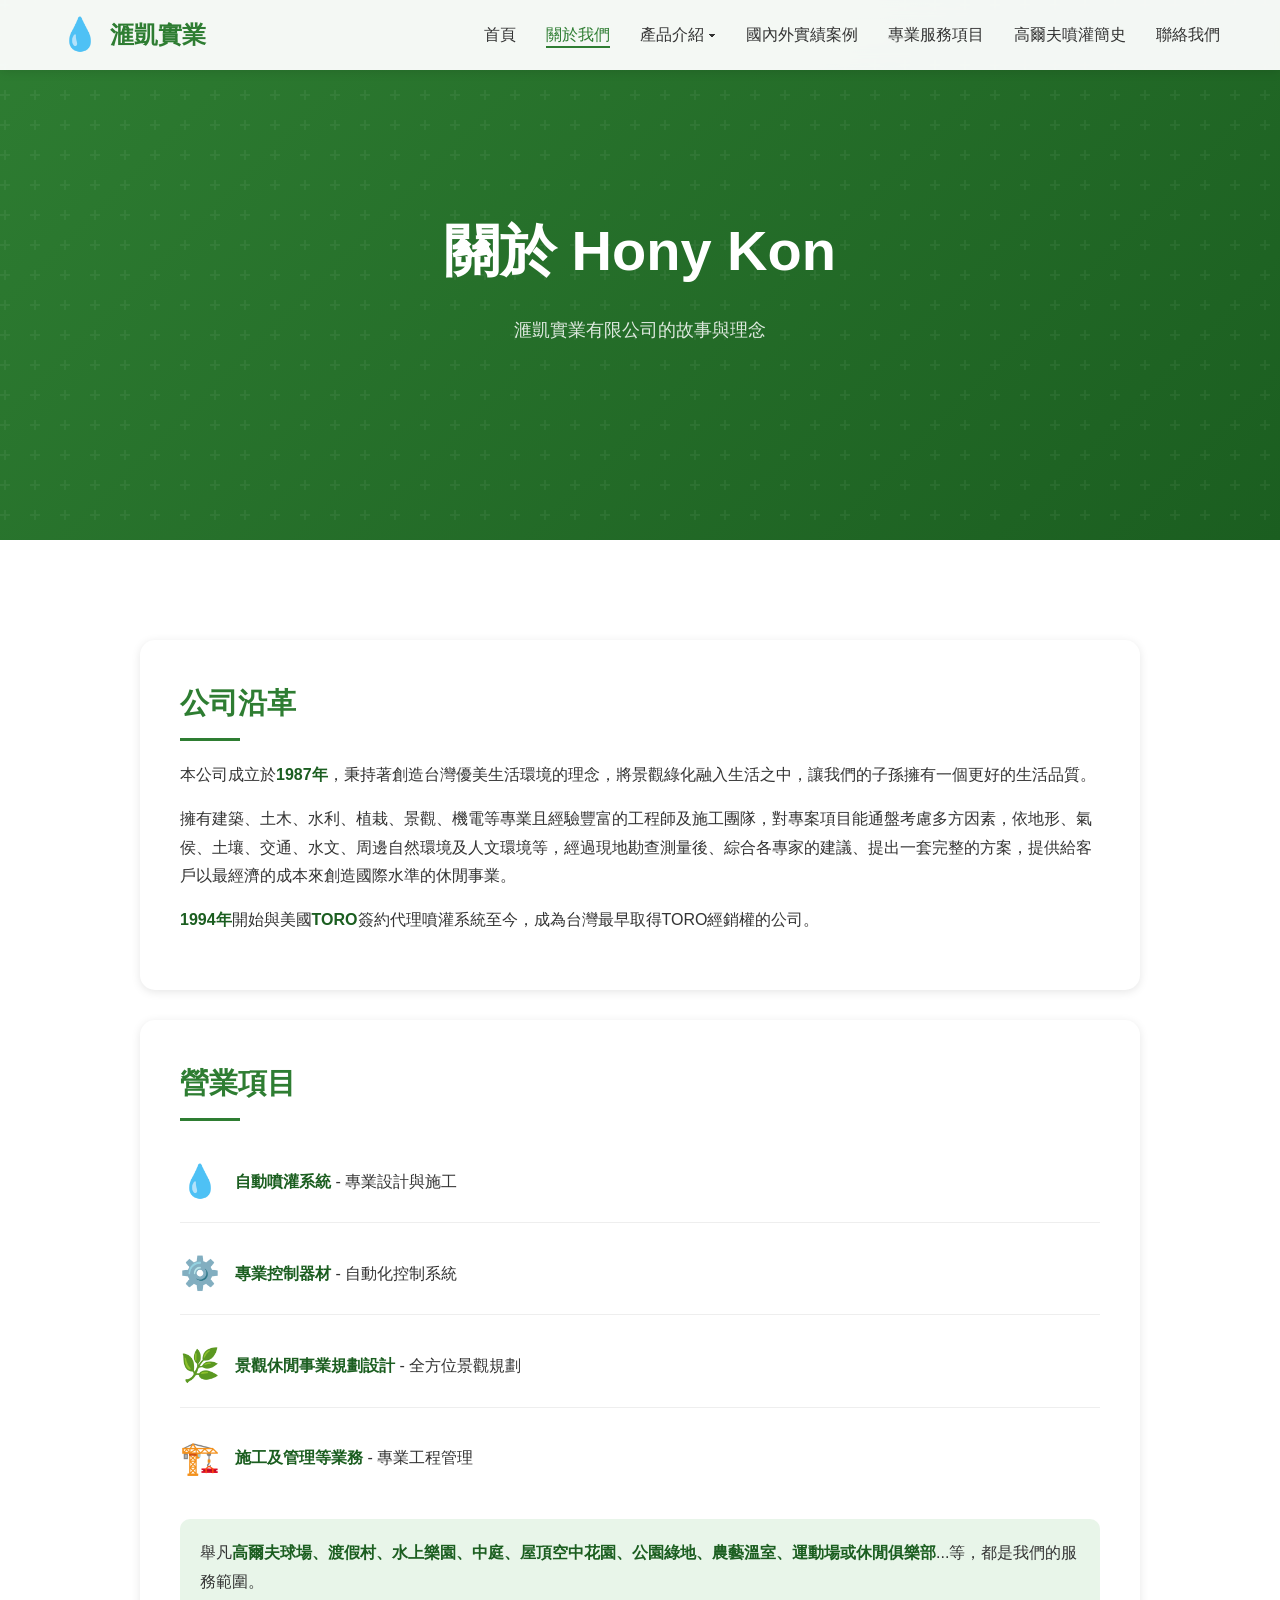
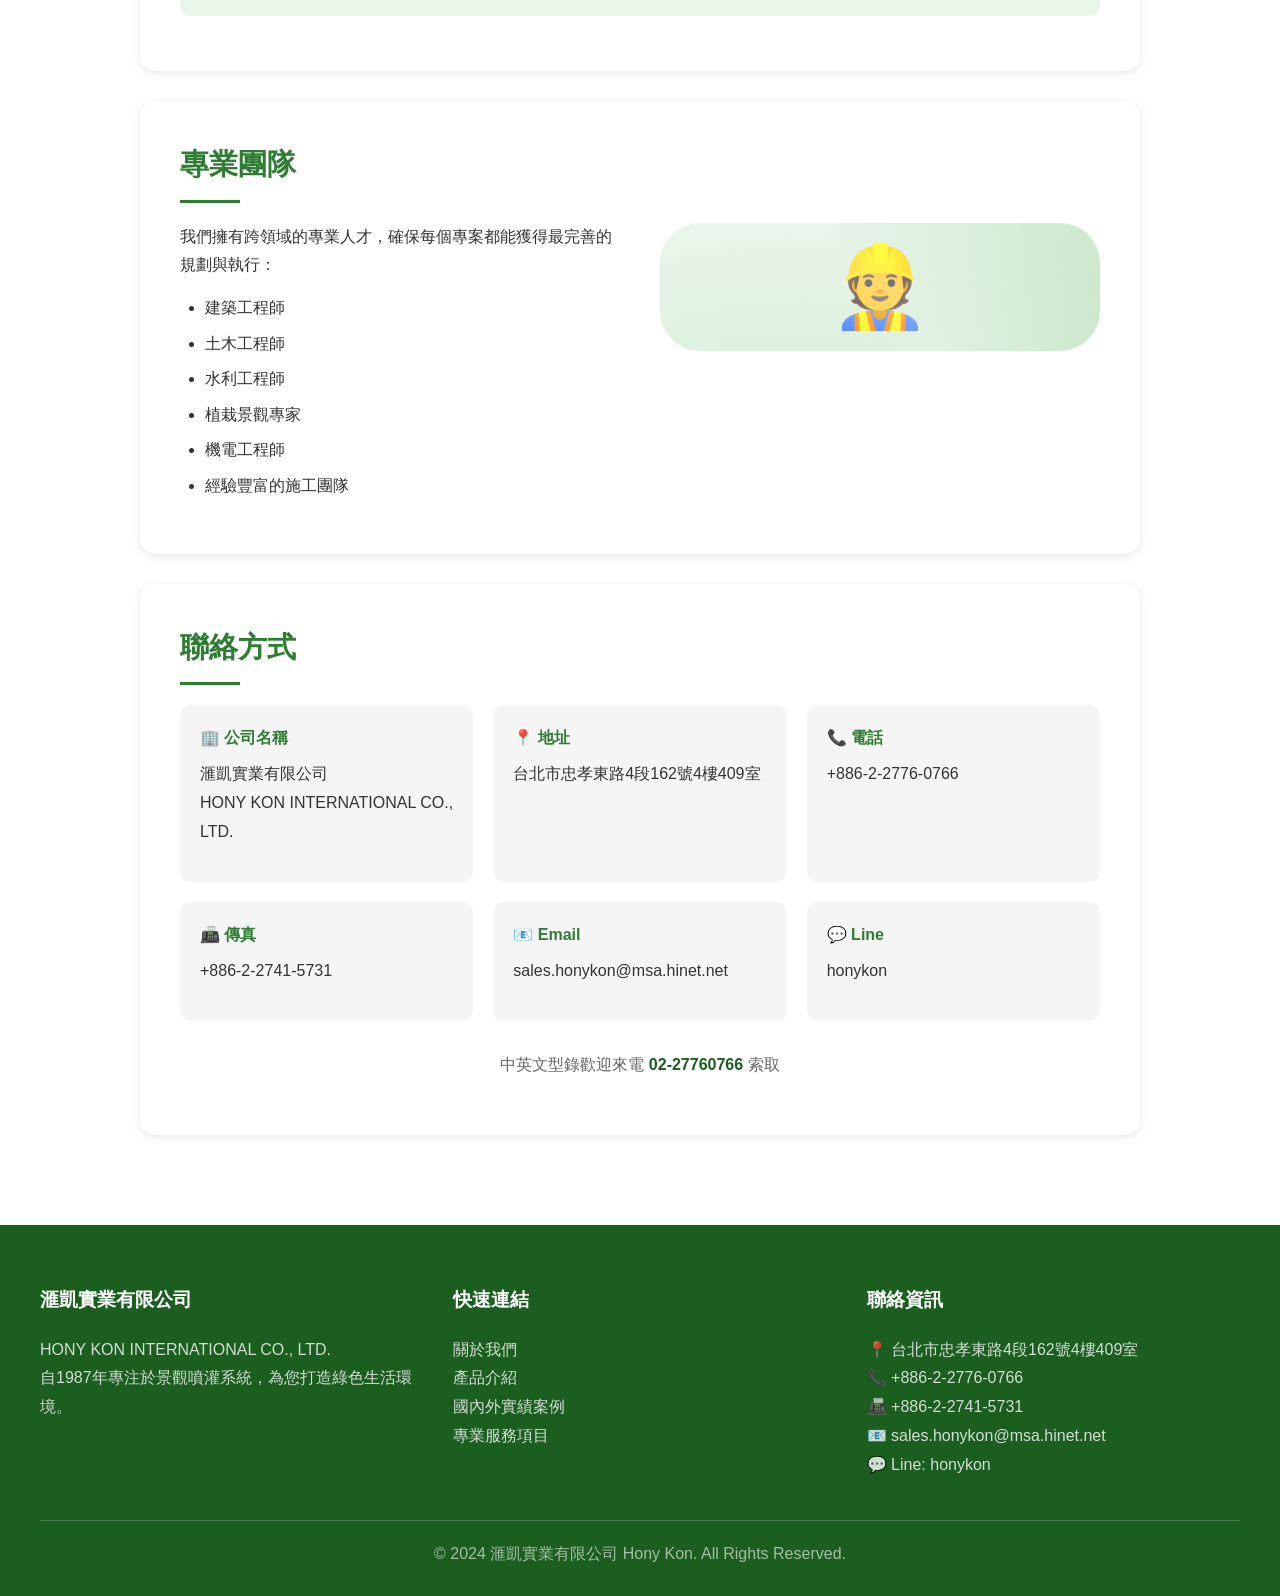
==== about.html @ e06ce26e "Add files via upload" ====
<!DOCTYPE html>
<html lang="zh-TW">
<head>
    <meta charset="UTF-8">
    <meta name="viewport" content="width=device-width, initial-scale=1.0">
    <title>💧關於我們 | 滙凱實業 - 景觀噴灌系統專家</title>
    <meta name="description" content="了解滙凱實業有限公司的歷史沿革、公司理念與專業團隊。自1987年成立，致力於創造台灣優美生活環境。">
    <link rel="stylesheet" href="styles.css">
</head>
<body>
    <!-- Preloader -->
    <div class="preloader">
        <div class="preloader-drops">
            <div class="preloader-drop"></div>
            <div class="preloader-drop"></div>
            <div class="preloader-drop"></div>
            <div class="preloader-drop"></div>
            <div class="preloader-drop"></div>
        </div>
        <p>載入中...</p>
    </div>

    <!-- Navigation -->
    <nav class="navbar">
        <div class="nav-container">
            <a href="index.html" class="logo">
                <span class="logo-icon">💧</span>
                <span>滙凱實業</span>
            </a>
            <ul class="nav-links">
                <li><a href="index.html">首頁</a></li>
                <li><a href="about.html" class="active">關於我們</a></li>
                <li class="dropdown">
                    <a href="products.html">產品介紹 ▾</a>
                    <ul class="dropdown-menu">
                        <li class="sub-dropdown"><a href="products.html#toro">TORO 系列 ▸</a>
                            <ul class="sub-menu">
                                <li><a href="evolution-controller.html">Evolution控制器</a></li>
                                <li><a href="water-smart.html">智能節水系列 Water Smart</a></li>                                
                                <li><a href="agriculture.html">農業灌溉設備</a></li>
                            </ul>
                        </li>
                        <li><a href="products.html#rainbird">Rain Bird 系列</a></li>
                        <li><a href="products.html#hunter">Hunter 系列</a></li>
                    </ul>
                </li>
                <li><a href="portfolio.html">國內外實績案例</a></li>
				<li><a href="services.html">專業服務項目</a></li>
                <li><a href="history.html">高爾夫噴灌簡史</a></li>
                <li><a href="contact.html">聯絡我們</a></li>
            </ul>
            <button class="mobile-menu-btn">☰</button>
        </div>
    </nav>

    <!-- Mobile Navigation -->
    <div class="mobile-nav-overlay"></div>
    <div class="mobile-nav">
        <button class="mobile-nav-close">✕</button>
        <ul class="mobile-nav-links">
            <li><a href="index.html">首頁</a></li>
            <li><a href="about.html">關於我們</a></li>
            <li><a href="products.html">產品介紹</a></li>
            <li><a href="portfolio.html">國內外實績案例</a></li>
			<li><a href="services.html">專業服務項目</a></li>
            <li><a href="history.html">高爾夫噴灌簡史</a></li>
            <li><a href="contact.html">聯絡我們</a></li>
        </ul>
    </div>

    <!-- Hero Section -->
    <section class="hero" style="min-height: 60vh;">
        <div class="hero-content">
            <h1>關於 Hony Kon</h1>
            <p class="hero-description">滙凱實業有限公司的故事與理念</p>
        </div>
    </section>

    <!-- Content Section -->
    <section class="content-section">
        <div class="content-wrapper">
            <!-- Company Introduction -->
            <div class="content-block animate-on-scroll">
                <h2 class="section-title">公司沿革</h2>
                <p>本公司成立於<strong>1987年</strong>，秉持著創造台灣優美生活環境的理念，將景觀綠化融入生活之中，讓我們的子孫擁有一個更好的生活品質。</p>
                <p>擁有建築、土木、水利、植栽、景觀、機電等專業且經驗豐富的工程師及施工團隊，對專案項目能通盤考慮多方因素，依地形、氣侯、土壤、交通、水文、周邊自然環境及人文環境等，經過現地勘查測量後、綜合各專家的建議、提出一套完整的方案，提供給客戶以最經濟的成本來創造國際水準的休閒事業。</p>
                <p><strong>1994年</strong>開始與美國<strong>TORO</strong>簽約代理噴灌系統至今，成為台灣最早取得TORO經銷權的公司。</p>
            </div>

            <!-- Business Items -->
            <div class="content-block animate-on-scroll">
                <h2 class="section-title">營業項目</h2>
                <ul style="list-style: none; padding: 0;">
                    <li style="padding: 15px 0; border-bottom: 1px solid #eee; display: flex; align-items: center; gap: 15px;">
                        <span style="font-size: 2rem;">💧</span>
                        <span><strong>自動噴灌系統</strong> - 專業設計與施工</span>
                    </li>
                    <li style="padding: 15px 0; border-bottom: 1px solid #eee; display: flex; align-items: center; gap: 15px;">
                        <span style="font-size: 2rem;">⚙️</span>
                        <span><strong>專業控制器材</strong> - 自動化控制系統</span>
                    </li>
                    <li style="padding: 15px 0; border-bottom: 1px solid #eee; display: flex; align-items: center; gap: 15px;">
                        <span style="font-size: 2rem;">🌿</span>
                        <span><strong>景觀休閒事業規劃設計</strong> - 全方位景觀規劃</span>
                    </li>
                    <li style="padding: 15px 0; display: flex; align-items: center; gap: 15px;">
                        <span style="font-size: 2rem;">🏗️</span>
                        <span><strong>施工及管理等業務</strong> - 專業工程管理</span>
                    </li>
                </ul>
                <p style="margin-top: 20px; padding: 20px; background: #e8f5e9; border-radius: 10px;">
                    舉凡<strong>高爾夫球場、渡假村、水上樂園、中庭、屋頂空中花園、公園綠地、農藝溫室、運動場或休閒俱樂部</strong>...等，都是我們的服務範圍。
                </p>
            </div>

            <!-- Expertise -->
            <div class="content-block animate-on-scroll">
                <h2 class="section-title">專業團隊</h2>
                <div class="two-column">
                    <div>
                        <p>我們擁有跨領域的專業人才，確保每個專案都能獲得最完善的規劃與執行：</p>
                        <ul>
                            <li>建築工程師</li>
                            <li>土木工程師</li>
                            <li>水利工程師</li>
                            <li>植栽景觀專家</li>
                            <li>機電工程師</li>
                            <li>經驗豐富的施工團隊</li>
                        </ul>
                    </div>
                    <div class="image-placeholder">
                        👷
                    </div>
                </div>
            </div>

            <!-- Contact Info -->
            <div class="content-block animate-on-scroll">
                <h2 class="section-title">聯絡方式</h2>
                <div class="contact-grid" style="display: grid; grid-template-columns: repeat(auto-fit, minmax(250px, 1fr)); gap: 20px; margin-top: 20px;">
                    <div style="padding: 20px; background: var(--bg-light); border-radius: 10px;">
                        <h4 style="color: var(--primary); margin-bottom: 10px;">🏢 公司名稱</h4>
                        <p>滙凱實業有限公司<br>HONY KON INTERNATIONAL CO., LTD.</p>
                    </div>
                    <div style="padding: 20px; background: var(--bg-light); border-radius: 10px;">
                        <h4 style="color: var(--primary); margin-bottom: 10px;">📍 地址</h4>
                        <p>台北市忠孝東路4段162號4樓409室</p>
                    </div>
                    <div style="padding: 20px; background: var(--bg-light); border-radius: 10px;">
                        <h4 style="color: var(--primary); margin-bottom: 10px;">📞 電話</h4>
                        <p>+886-2-2776-0766</p>
                    </div>
                    <div style="padding: 20px; background: var(--bg-light); border-radius: 10px;">
                        <h4 style="color: var(--primary); margin-bottom: 10px;">📠 傳真</h4>
                        <p>+886-2-2741-5731</p>
                    </div>
                    <div style="padding: 20px; background: var(--bg-light); border-radius: 10px;">
                        <h4 style="color: var(--primary); margin-bottom: 10px;">📧 Email</h4>
                        <p>sales.honykon@msa.hinet.net</p>
                    </div>
                    <div style="padding: 20px; background: var(--bg-light); border-radius: 10px;">
                        <h4 style="color: var(--primary); margin-bottom: 10px;">💬 Line</h4>
                        <p>honykon</p>
                    </div>
                </div>
                <div style="text-align: center; margin-top: 30px;">
                    <p style="color: var(--text-light);">中英文型錄歡迎來電 <strong>02-27760766</strong> 索取</p>
                </div>
            </div>
        </div>
    </section>

    <!-- Footer -->
    <footer class="footer">
        <div class="container">
            <div class="footer-grid">
                <div class="footer-col">
                    <h4>滙凱實業有限公司</h4>
                    <p>HONY KON INTERNATIONAL CO., LTD.</p>
                    <p>自1987年專注於景觀噴灌系統，為您打造綠色生活環境。</p>
                </div>
                <div class="footer-col">
                    <h4>快速連結</h4>
                    <p><a href="about.html">關於我們</a></p>
                    <p><a href="products.html">產品介紹</a></p>
                    <p><a href="portfolio.html">國內外實績案例</a></p>
                    <p><a href="services.html">專業服務項目</a></p>
                </div>
                <div class="footer-col">
                    <h4>聯絡資訊</h4>
                    <p>📍 台北市忠孝東路4段162號4樓409室</p>
                    <p>📞 +886-2-2776-0766</p>
                    <p>📠 +886-2-2741-5731</p>
                    <p>📧 sales.honykon@msa.hinet.net</p>
                    <p>💬 Line: honykon</p>
                </div>
            </div>
            <div class="footer-bottom">
                <p>© 2024 滙凱實業有限公司 Hony Kon. All Rights Reserved.</p>
            </div>
        </div>
    </footer>

    <!-- Back to Top -->
    <button class="back-to-top">↑</button>

    <script src="app.js"></script>
</body>
</html>
---- styles.css ----
/* Hony Kon Irrigation Website - Shared Styles */
:root {
    --primary: #2e7d32;
    --primary-dark: #1b5e20;
    --primary-light: #4caf50;
    --accent: #81c784;
    --text: #333;
    --text-light: #666;
    --bg: #fff;
    --bg-light: #f5f5f5;
    --shadow: 0 2px 10px rgba(0,0,0,0.1);
    --shadow-hover: 0 4px 20px rgba(0,0,0,0.15);
    --transition: all 0.3s ease;
}

* {
    margin: 0;
    padding: 0;
    box-sizing: border-box;
}

body {
    font-family: 'Microsoft JhengHei', 'PingFang TC', sans-serif;
    line-height: 1.6;
    color: var(--text);
    background: var(--bg);
}

/* Preloader */
.preloader {
    position: fixed;
    top: 0;
    left: 0;
    width: 100%;
    height: 100%;
    background: var(--bg);
    display: flex;
    flex-direction: column;
    justify-content: center;
    align-items: center;
    z-index: 9999;
    transition: opacity 0.5s ease, visibility 0.5s ease;
}

.preloader.hidden {
    opacity: 0;
    visibility: hidden;
}

.preloader-drops {
    display: flex;
    gap: 15px;
    margin-bottom: 20px;
}

.preloader-drop {
    width: 15px;
    height: 20px;
    background: var(--primary);
    border-radius: 50% 50% 50% 50% / 60% 60% 40% 40%;
    animation: drop 1s infinite;
}

.preloader-drop:nth-child(2) { animation-delay: 0.2s; }
.preloader-drop:nth-child(3) { animation-delay: 0.4s; }
.preloader-drop:nth-child(4) { animation-delay: 0.6s; }
.preloader-drop:nth-child(5) { animation-delay: 0.8s; }

@keyframes drop {
    0%, 100% { transform: translateY(0) scaleY(1); }
    50% { transform: translateY(20px) scaleY(0.8); }
}

.preloader p {
    color: var(--primary);
    font-size: 1.1rem;
}

/* Navigation */
.navbar {
    position: fixed;
    top: 0;
    left: 0;
    width: 100%;
    background: rgba(255,255,255,0.95);
    backdrop-filter: blur(10px);
    box-shadow: var(--shadow);
    z-index: 1000;
    transition: var(--transition);
}

.navbar.scrolled {
    background: rgba(255,255,255,0.98);
    box-shadow: 0 2px 20px rgba(0,0,0,0.1);
}

.nav-container {
    max-width: 1200px;
    margin: 0 auto;
    padding: 0 20px;
    display: flex;
    justify-content: space-between;
    align-items: center;
    height: 70px;
}

.logo {
    display: flex;
    align-items: center;
    gap: 10px;
    text-decoration: none;
    color: var(--primary);
    font-size: 1.5rem;
    font-weight: bold;
}

.logo-icon {
    font-size: 2rem;
}

.nav-links {
    display: flex;
    list-style: none;
    gap: 30px;
    align-items: center;
}

.nav-links a {
    text-decoration: none;
    color: var(--text);
    font-weight: 500;
    transition: var(--transition);
    position: relative;
}

.nav-links a:hover,
.nav-links a.active {
    color: var(--primary);
}

.nav-links a::after {
    content: '';
    position: absolute;
    bottom: -5px;
    left: 0;
    width: 0;
    height: 2px;
    background: var(--primary);
    transition: var(--transition);
}

.nav-links a:hover::after,
.nav-links a.active::after {
    width: 100%;
}

.dropdown {
    position: relative;
}

.dropdown-menu {
    position: absolute;
    top: 100%;
    left: 50%;
    transform: translateX(-50%) translateY(10px);
    background: white;
    box-shadow: var(--shadow-hover);
    border-radius: 8px;
    padding: 10px 0;
    min-width: 200px;
    opacity: 0;
    visibility: hidden;
    transition: var(--transition);
    list-style: none;
}

.dropdown:hover .dropdown-menu {
    opacity: 1;
    visibility: visible;
    transform: translateX(-50%) translateY(0);
}

.dropdown-menu li a {
    display: block;
    padding: 10px 20px;
    white-space: nowrap;
}

.dropdown-menu li a:hover {
    background: var(--bg-light);
}

/* Ensure the parent is the reference point for the sub-menu */
.sub-dropdown {
    position: relative;
}

/* Sub-menu styling */
.sub-menu {
    position: absolute;
    left: 100%;       /* Positions it to the right of the TORO link */
    top: -10px;       /* Aligns it slightly better with the top of the link */
    background: white;
    min-width: 220px;
    box-shadow: var(--shadow-hover);
    border-radius: 8px;
    padding: 10px 0;
    list-style: none;
    
    /* Animation: Hidden by default */
    opacity: 0;
    visibility: hidden;
    transform: translateX(10px); 
    transition: var(--transition);
    z-index: 1000;
}

/* Trigger the sub-menu when hovering over the parent LI */
.sub-dropdown:hover > .sub-menu {
    opacity: 1;
    visibility: visible;
    transform: translateX(0);
}

/* Styling for sub-menu links */
.sub-menu li a {
    display: block;
    padding: 10px 20px;
    color: var(--text);
    white-space: nowrap;
}

.sub-menu li a:hover {
    background: var(--bg-light);
    color: var(--primary);
}

/* Optional: Mobile styling - prevent the menu from flying off-screen */
@media (max-width: 768px) {
    .sub-menu {
        position: static;
        width: 100%;
        box-shadow: none;
        padding-left: 20px; /* Indent sub-items on mobile */
        background: #f9f9f9;
    }
}

.mobile-menu-btn {
    display: none;
    background: none;
    border: none;
    font-size: 1.5rem;
    cursor: pointer;
    color: var(--text);
}

/* Mobile Navigation */
.mobile-nav {
    position: fixed;
    top: 0;
    right: -100%;
    width: 80%;
    max-width: 300px;
    height: 100%;
    background: white;
    box-shadow: -5px 0 30px rgba(0,0,0,0.2);
    z-index: 1001;
    transition: var(--transition);
    padding: 80px 30px 30px;
}

.mobile-nav.open {
    right: 0;
}

.mobile-nav-close {
    position: absolute;
    top: 20px;
    right: 20px;
    background: none;
    border: none;
    font-size: 1.5rem;
    cursor: pointer;
}

.mobile-nav-links {
    list-style: none;
}

.mobile-nav-links li {
    margin-bottom: 15px;
}

.mobile-nav-links a {
    text-decoration: none;
    color: var(--text);
    font-size: 1.1rem;
    display: block;
    padding: 10px 0;
    border-bottom: 1px solid #eee;
}

.mobile-nav-overlay {
    position: fixed;
    top: 0;
    left: 0;
    width: 100%;
    height: 100%;
    background: rgba(0,0,0,0.5);
    z-index: 1000;
    opacity: 0;
    visibility: hidden;
    transition: var(--transition);
}

.mobile-nav-overlay.open {
    opacity: 1;
    visibility: visible;
}

/* Hero Section */
.hero {
    min-height: 100vh;
    display: flex;
    align-items: center;
    justify-content: center;
    text-align: center;
    padding: 100px 20px 50px;
    background: linear-gradient(135deg, var(--primary) 0%, var(--primary-dark) 100%);
    color: white;
    position: relative;
    overflow: hidden;
}

.hero::before {
    content: '';
    position: absolute;
    top: 0;
    left: 0;
    width: 100%;
    height: 100%;
    background: url("data:image/svg+xml,%3Csvg width='60' height='60' viewBox='0 0 60 60' xmlns='http://www.w3.org/2000/svg'%3E%3Cg fill='none' fill-rule='evenodd'%3E%3Cg fill='%23ffffff' fill-opacity='0.05'%3E%3Cpath d='M36 34v-4h-2v4h-4v2h4v4h2v-4h4v-2h-4zm0-30V0h-2v4h-4v2h4v4h2V6h4V4h-4zM6 34v-4H4v4H0v2h4v4h2v-4h4v-2H6zM6 4V0H4v4H0v2h4v4h2V6h4V4H6z'/%3E%3C/g%3E%3C/g%3E%3C/svg%3E");
    animation: bg-move 20s linear infinite;
}

@keyframes bg-move {
    0% { transform: translate(0, 0); }
    100% { transform: translate(-60px, -60px); }
}

.hero-content {
    position: relative;
    z-index: 1;
    max-width: 800px;
}

.hero h1 {
    font-size: clamp(2rem, 5vw, 3.5rem);
    margin-bottom: 20px;
    animation: fadeInUp 0.8s ease;
}

.hero-subtitle {
    font-size: clamp(1.1rem, 2vw, 1.5rem);
    margin-bottom: 30px;
    opacity: 0.9;
    animation: fadeInUp 0.8s ease 0.2s backwards;
}

.hero-description {
    font-size: 1.1rem;
    margin-bottom: 40px;
    opacity: 0.85;
    max-width: 600px;
    margin-left: auto;
    margin-right: auto;
    animation: fadeInUp 0.8s ease 0.4s backwards;
}

.hero-buttons {
    display: flex;
    gap: 20px;
    justify-content: center;
    flex-wrap: wrap;
    animation: fadeInUp 0.8s ease 0.6s backwards;
}

.btn {
    display: inline-flex;
    align-items: center;
    gap: 10px;
    padding: 15px 35px;
    border-radius: 50px;
    text-decoration: none;
    font-weight: 500;
    transition: var(--transition);
    cursor: pointer;
    border: none;
    font-size: 1rem;
}

.btn-primary {
    background: white;
    color: var(--primary);
}

.btn-primary:hover {
    transform: translateY(-3px);
    box-shadow: 0 10px 30px rgba(0,0,0,0.2);
}

.btn-outline {
    background: transparent;
    color: white;
    border: 2px solid white;
}

.btn-outline:hover {
    background: white;
    color: var(--primary);
}

@keyframes fadeInUp {
    from {
        opacity: 0;
        transform: translateY(30px);
    }
    to {
        opacity: 1;
        transform: translateY(0);
    }
}

/* Floating Animation for Hero */
.hero-water-animation {
    position: absolute;
    bottom: 0;
    left: 0;
    width: 100%;
    height: 100px;
    background: url("data:image/svg+xml,%3Csvg xmlns='http://www.w3.org/2000/svg' viewBox='0 0 1440 320'%3E%3Cpath fill='%23ffffff' fill-opacity='0.1' d='M0,96L48,112C96,128,192,160,288,160C384,160,480,128,576,112C672,96,768,96,864,112C960,128,1056,160,1152,160C1248,160,1344,128,1392,112L1440,96L1440,320L1392,320C1344,320,1248,320,1152,320C1056,320,960,320,864,320C768,320,672,320,576,320C480,320,384,320,288,320C192,320,96,320,48,320L0,320Z'%3E%3C/path%3E%3C/svg%3E") no-repeat bottom;
    background-size: cover;
    animation: wave 8s ease-in-out infinite;
}

@keyframes wave {
    0%, 100% { transform: translateY(0); }
    50% { transform: translateY(-10px); }
}

/* Section Styles */
section {
    padding: 80px 20px;
}

.container {
    max-width: 1200px;
    margin: 0 auto;
}

.section-header {
    text-align: center;
    margin-bottom: 60px;
}

.section-header h2 {
    font-size: 2.5rem;
    color: var(--primary);
    margin-bottom: 15px;
}

.section-header p {
    color: var(--text-light);
    font-size: 1.1rem;
}

.section-title {
    font-size: 2.2rem;
    color: var(--primary);
    margin-bottom: 30px;
    position: relative;
    padding-bottom: 15px;
}

.section-title::after {
    content: '';
    position: absolute;
    bottom: 0;
    left: 0;
    width: 60px;
    height: 3px;
    background: var(--primary);
}

/* Cards */
.card-grid {
    display: grid;
    grid-template-columns: repeat(auto-fit, minmax(280px, 1fr));
    gap: 30px;
}

.card {
    background: white;
    border-radius: 15px;
    overflow: hidden;
    box-shadow: var(--shadow);
    transition: var(--transition);
    cursor: pointer;
}

.card:hover {
    transform: translateY(-10px);
    box-shadow: var(--shadow-hover);
}

.card-icon {
    height: 150px;
    display: flex;
    align-items: center;
    justify-content: center;
    font-size: 4rem;
    background: var(--bg-light);
}

.card-content {
    padding: 25px;
}

.card h3 {
    font-size: 1.3rem;
    color: var(--text);
    margin-bottom: 10px;
}

.card p {
    color: var(--text-light);
    font-size: 0.95rem;
}

.card-link {
    display: inline-flex;
    align-items: center;
    gap: 5px;
    margin-top: 15px;
    color: var(--primary);
    text-decoration: none;
    font-weight: 500;
}

.card-link:hover {
    gap: 10px;
}

/* Interactive Feature Cards */
.feature-card {
    background: white;
    border-radius: 15px;
    padding: 30px;
    box-shadow: var(--shadow);
    transition: var(--transition);
    border: 2px solid transparent;
}

.feature-card:hover {
    border-color: var(--primary);
    transform: translateY(-5px);
}

.feature-card .icon {
    width: 60px;
    height: 60px;
    background: var(--primary);
    border-radius: 12px;
    display: flex;
    align-items: center;
    justify-content: center;
    font-size: 1.8rem;
    margin-bottom: 20px;
    color: white;
}

/* Accordion */
.accordion {
    margin: 30px 0;
}

.accordion-item {
    background: white;
    border-radius: 10px;
    margin-bottom: 15px;
    overflow: hidden;
    box-shadow: var(--shadow);
}

.accordion-header {
    padding: 20px 25px;
    cursor: pointer;
    display: flex;
    justify-content: space-between;
    align-items: center;
    background: var(--bg-light);
    transition: var(--transition);
}

.accordion-header:hover {
    background: #e8f5e9;
}

.accordion-header h3 {
    font-size: 1.1rem;
    color: var(--text);
}

.accordion-header .icon {
    transition: var(--transition);
    font-size: 1.2rem;
}

.accordion-item.active .accordion-header .icon {
    transform: rotate(180deg);
}

.accordion-content {
    max-height: 0;
    overflow: hidden;
    transition: max-height 0.3s ease;
}

.accordion-item.active .accordion-content {
    max-height: 2000px;
}

.accordion-body {
    padding: 20px 25px;
    color: var(--text-light);
}

/* Sub-Accordion */
.sub-accordion-item {
    border-top: 1px solid #eee;
}

.sub-accordion-header {
    padding: 15px 20px;
    cursor: pointer;
    display: flex;
    justify-content: space-between;
    align-items: center;
    background: #fafafa;
    transition: var(--transition);
}

.sub-accordion-header .sub-accordion-text {
    flex: 1;
}

.sub-accordion-header:hover {
    background: #f1f1f1;
}

.sub-accordion-header .icon {
    transition: var(--transition);
}

.sub-accordion-item.active .icon {
    transform: rotate(180deg);
}

.sub-accordion-content {
    max-height: 0;
    overflow: hidden;
    transition: max-height 0.3s ease;
    padding: 0 20px;
}

.sub-accordion-item.active .sub-accordion-content {
    max-height: 2000px;
    padding: 10px 20px;
}

/* Container for the 10 images */
.product-gallery {
    display: grid;
    grid-template-columns: repeat(auto-fill, minmax(150px, 1fr)); /* Responsive columns */
    gap: 15px;
    padding: 15px 0;
}

.gallery-item {
    text-align: center;
    border: 1px solid #eee;
    border-radius: 8px;
    padding: 10px;
    background: #f9f9f9;
    transition: transform 0.3s ease;
}

.gallery-item:hover {
    transform: translateY(-5px); /* Subtle lift effect */
}

.gallery-item img {
    width: 100%;
    height: auto;
    border-radius: 4px;
    display: block;
}

.gallery-item span {
    font-size: 0.8rem;
    color: #666;
    display: block;
    margin-top: 8px;
}

/* Timeline */
.timeline {
    position: relative;
    padding: 20px 0;
}

.timeline::before {
    content: '';
    position: absolute;
    left: 50%;
    transform: translateX(-50%);
    width: 3px;
    height: 100%;
    background: var(--accent);
}

.timeline-item {
    display: flex;
    justify-content: flex-end;
    padding-right: 50%;
    position: relative;
    margin-bottom: 30px;
}

.timeline-item:nth-child(even) {
    justify-content: flex-start;
    padding-right: 0;
    padding-left: 50%;
}

.timeline-dot {
    position: absolute;
    left: 50%;
    transform: translateX(-50%);
    width: 20px;
    height: 20px;
    background: var(--primary);
    border-radius: 50%;
    border: 4px solid white;
    box-shadow: var(--shadow);
}

.timeline-content {
    background: white;
    padding: 20px;
    border-radius: 10px;
    box-shadow: var(--shadow);
    max-width: 400px;
    margin: 0 20px;
}

.timeline-year {
    color: var(--primary);
    font-weight: bold;
    margin-bottom: 5px;
}

/* Product Cards */
.product-card {
    background: white;
    border-radius: 15px;
    overflow: hidden;
    box-shadow: var(--shadow);
    transition: var(--transition);
}

.product-card:hover {
    transform: translateY(-5px);
    box-shadow: var(--shadow-hover);
}

.product-image {
    height: 200px;
    background: linear-gradient(135deg, #e8f5e9 0%, #c8e6c9 100%);
    display: flex;
    align-items: center;
    justify-content: center;
    font-size: 4rem;
}

.product-info {
    padding: 25px;
}

.product-info h3 {
    color: var(--primary);
    margin-bottom: 10px;
}

.product-specs {
    list-style: none;
    margin-top: 15px;
}

.product-specs li {
    padding: 5px 0;
    color: var(--text-light);
    border-bottom: 1px solid #eee;
}

.product-specs li:last-child {
    border-bottom: none;
}

/* Portfolio Grid */
.portfolio-grid {
    display: grid;
    grid-template-columns: repeat(auto-fill, minmax(300px, 1fr));
    gap: 25px;
}

.portfolio-item {
    position: relative;
    border-radius: 15px;
    overflow: hidden;
    box-shadow: var(--shadow);
    cursor: pointer;
    height: 250px;
    background: var(--bg-light);
}

.portfolio-item-content {
    padding: 25px;
    height: 100%;
    display: flex;
    flex-direction: column;
    justify-content: flex-end;
    background: linear-gradient(to top, rgba(0,0,0,0.8) 0%, transparent 100%);
    color: white;
}

.portfolio-item h4 {
    font-size: 1.2rem;
    margin-bottom: 5px;
}

.portfolio-item p {
    font-size: 0.9rem;
    opacity: 0.8;
}

.portfolio-item::before {
    content: '';
    position: absolute;
    top: 0;
    left: 0;
    width: 100%;
    height: 100%;
    background: var(--primary);
    opacity: 0;
    transition: var(--transition);
}

.portfolio-item:hover::before {
    opacity: 0.1;
}

/* Portfolio Filter */
.portfolio-filters {
    display: flex;
    gap: 10px;
    justify-content: center;
    margin-bottom: 40px;
    flex-wrap: wrap;
}

.filter-btn {
    padding: 10px 25px;
    border: 2px solid var(--primary);
    background: transparent;
    color: var(--primary);
    border-radius: 25px;
    cursor: pointer;
    transition: var(--transition);
    font-size: 0.95rem;
}

.filter-btn:hover,
.filter-btn.active {
    background: var(--primary);
    color: white;
}

/* Contact Section */
.contact-section {
    background: var(--primary);
    color: white;
    padding: 80px 20px;
}

.contact-grid {
    display: grid;
    grid-template-columns: repeat(auto-fit, minmax(250px, 1fr));
    gap: 40px;
}

.contact-item {
    text-align: center;
}

.contact-item .icon {
    font-size: 2.5rem;
    margin-bottom: 15px;
}

.contact-item h3 {
    margin-bottom: 10px;
}

.contact-item p {
    opacity: 0.9;
}

.contact-item a {
    color: white;
    text-decoration: none;
}

/* Quick Contact Form */
.contact-form {
    background: white;
    padding: 40px;
    border-radius: 15px;
    box-shadow: var(--shadow);
    margin-top: 40px;
}

.form-group {
    margin-bottom: 20px;
}

.form-group label {
    display: block;
    margin-bottom: 8px;
    color: var(--text);
    font-weight: 500;
}

.form-group input,
.form-group textarea {
    width: 100%;
    padding: 12px 15px;
    border: 2px solid #e0e0e0;
    border-radius: 8px;
    font-size: 1rem;
    transition: var(--transition);
    font-family: inherit;
}

.form-group input:focus,
.form-group textarea:focus {
    outline: none;
    border-color: var(--primary);
}

.form-group textarea {
    resize: vertical;
    min-height: 120px;
}

/* Footer */
.footer {
    background: var(--primary-dark);
    color: white;
    padding: 60px 20px 30px;
}

.footer-grid {
    display: grid;
    grid-template-columns: repeat(auto-fit, minmax(250px, 1fr));
    gap: 40px;
    margin-bottom: 40px;
}

.footer-col h4 {
    margin-bottom: 20px;
    font-size: 1.2rem;
}

.footer-col p,
.footer-col a {
    color: rgba(255,255,255,0.8);
    text-decoration: none;
    line-height: 1.8;
}

.footer-col a:hover {
    color: white;
}

.footer-bottom {
    border-top: 1px solid rgba(255,255,255,0.2);
    padding-top: 20px;
    text-align: center;
    color: rgba(255,255,255,0.6);
}

/* Back to Top Button */
.back-to-top {
    position: fixed;
    bottom: 30px;
    right: 30px;
    width: 50px;
    height: 50px;
    background: var(--primary);
    color: white;
    border: none;
    border-radius: 50%;
    cursor: pointer;
    display: flex;
    align-items: center;
    justify-content: center;
    font-size: 1.2rem;
    box-shadow: var(--shadow-hover);
    opacity: 0;
    visibility: hidden;
    transition: var(--transition);
    z-index: 999;
}

.back-to-top.visible {
    opacity: 1;
    visibility: visible;
}

.back-to-top:hover {
    transform: translateY(-5px);
    background: var(--primary-dark);
}

/* Animation Classes */
.animate-on-scroll {
    opacity: 0;
    transform: translateY(30px);
    transition: opacity 0.6s ease, transform 0.6s ease;
}

.animate-on-scroll.animated {
    opacity: 1;
    transform: translateY(0);
}

/* Content Sections */
.content-section {
    padding: 100px 20px 60px;
    min-height: 100vh;
}

.content-wrapper {
    max-width: 1000px;
    margin: 0 auto;
}

.content-block {
    background: white;
    border-radius: 15px;
    padding: 40px;
    margin-bottom: 30px;
    box-shadow: var(--shadow);
}

.content-block h2 {
    color: var(--primary);
    margin-bottom: 20px;
    font-size: 1.8rem;
}

.content-block p {
    color: var(--text);
    margin-bottom: 15px;
    line-height: 1.8;
}

.content-block ul {
    padding-left: 25px;
    margin: 15px 0;
}

.content-block li {
    margin-bottom: 10px;
    color: var(--text);
}

.content-block strong {
    color: var(--primary-dark);
}

/* Two Column Layout */
.two-column {
    display: grid;
    grid-template-columns: 1fr 1fr;
    gap: 40px;
    align-items: start;
}

@media (max-width: 768px) {
    .two-column {
        grid-template-columns: 1fr;
    }
}

/* Image Placeholder with Animation */
.image-placeholder {
    background: linear-gradient(135deg, #e8f5e9 0%, #c8e6c9 100%);
    border-radius: 40px;
    min-height: 100px;
    display: flex;
    align-items: center;
    justify-content: center;
    font-size: 5rem;
    position: relative;
    overflow: hidden;
}

.image-placeholder::before {
    content: '';
    position: absolute;
    width: 200%;
    height: 200%;
    background: linear-gradient(45deg, transparent 30%, rgba(255,255,255,0.3) 50%, transparent 70%);
    animation: shimmer 3s infinite;
}

@keyframes shimmer {
    0% { transform: translateX(-100%) translateY(-100%); }
    100% { transform: translateX(100%) translateY(100%); }
}

/* Counter Animation */
.counter {
    font-size: 3rem;
    font-weight: bold;
    color: var(--primary);
}

.counter-label {
    color: var(--text-light);
    font-size: 1rem;
}

/* Stats Section */
.stats-grid {
    display: grid;
    grid-template-columns: repeat(auto-fit, minmax(200px, 1fr));
    gap: 30px;
    margin: 40px 0;
}

.stat-card {
    text-align: center;
    padding: 30px;
    background: white;
    border-radius: 15px;
    box-shadow: var(--shadow);
}

/* Loading Spinner */
.spinner {
    width: 40px;
    height: 40px;
    border: 4px solid var(--bg-light);
    border-top-color: var(--primary);
    border-radius: 50%;
    animation: spin 1s linear infinite;
}

@keyframes spin {
    to { transform: rotate(360deg); }
}

/* Toast Notification */
.toast {
    position: fixed;
    bottom: 30px;
    left: 50%;
    transform: translateX(-50%) translateY(100px);
    background: var(--primary);
    color: white;
    padding: 15px 30px;
    border-radius: 50px;
    box-shadow: var(--shadow-hover);
    z-index: 10000;
    opacity: 0;
    transition: var(--transition);
}

.toast.show {
    transform: translateX(-50%) translateY(0);
    opacity: 1;
}

/* Responsive Design */
@media (max-width: 768px) {
    .nav-links {
        display: none;
    }
    
    .mobile-menu-btn {
        display: block;
    }
    
    .hero h1 {
        font-size: 2rem;
    }
    
    .hero-buttons {
        flex-direction: column;
        align-items: center;
    }
    
    .btn {
        width: 100%;
        justify-content: center;
    }
    
    .timeline::before {
        left: 20px;
    }
    
    .timeline-item,
    .timeline-item:nth-child(even) {
        padding-left: 60px;
        padding-right: 0;
        justify-content: flex-start;
    }
    
    .timeline-dot {
        left: 10px;
        transform: none;
    }
    
    section {
        padding: 60px 20px;
    }
    
    .section-header h2 {
        font-size: 1.8rem;
    }
    
    .content-block {
        padding: 25px;
    }
}

/* Print Styles */
@media print {
    .navbar, .back-to-top, .preloader, .mobile-menu-btn {
        display: none !important;
    }
    
    .hero {
        min-height: auto;
        padding: 40px 20px;
    }
    
    section {
        padding: 30px 20px;
    }
}

/* Container for the 4 images */
.leed-full-grid {
    display: grid;
    grid-template-columns: repeat(2, 1fr); /* 2x2 Grid */
    gap: 40px; /* Generous spacing for large images */
    margin: 40px 0;
}

/* Individual Card Styling */
.leed-card {
    background: #fff;
    border-radius: 4px; /* Sharper corners for a professional 'document' look */
    box-shadow: 0 10px 30px rgba(0,0,0,0.08);
    overflow: hidden;
    transition: transform 0.3s ease, box-shadow 0.3s ease;
    border: 1px solid #eee;
}

.leed-card:hover {
    transform: translateY(-10px);
    box-shadow: 0 15px 45px rgba(0,0,0,0.15);
}

/* Force Letter Size Aspect Ratio (1:1.414) */
.leed-card img {
    width: 100%;
    aspect-ratio: 8.5 / 11; /* Letter size ratio */
    object-fit: cover;
    display: block;
    cursor: zoom-in; /* Hint for your Lightbox */
}

.leed-info {
    padding: 20px;
    text-align: center;
    background: #fcfcfc;
    border-top: 1px solid #eee;
}

.leed-info h3 {
    margin: 0;
    font-size: 1.1rem;
    color: #2e7d32; /* Match your green theme */
}

/* Mobile: Stack them 1-by-1 */
@media (max-width: 768px) {
    .leed-full-grid {
        grid-template-columns: 1fr;
        gap: 30px;
    }
}
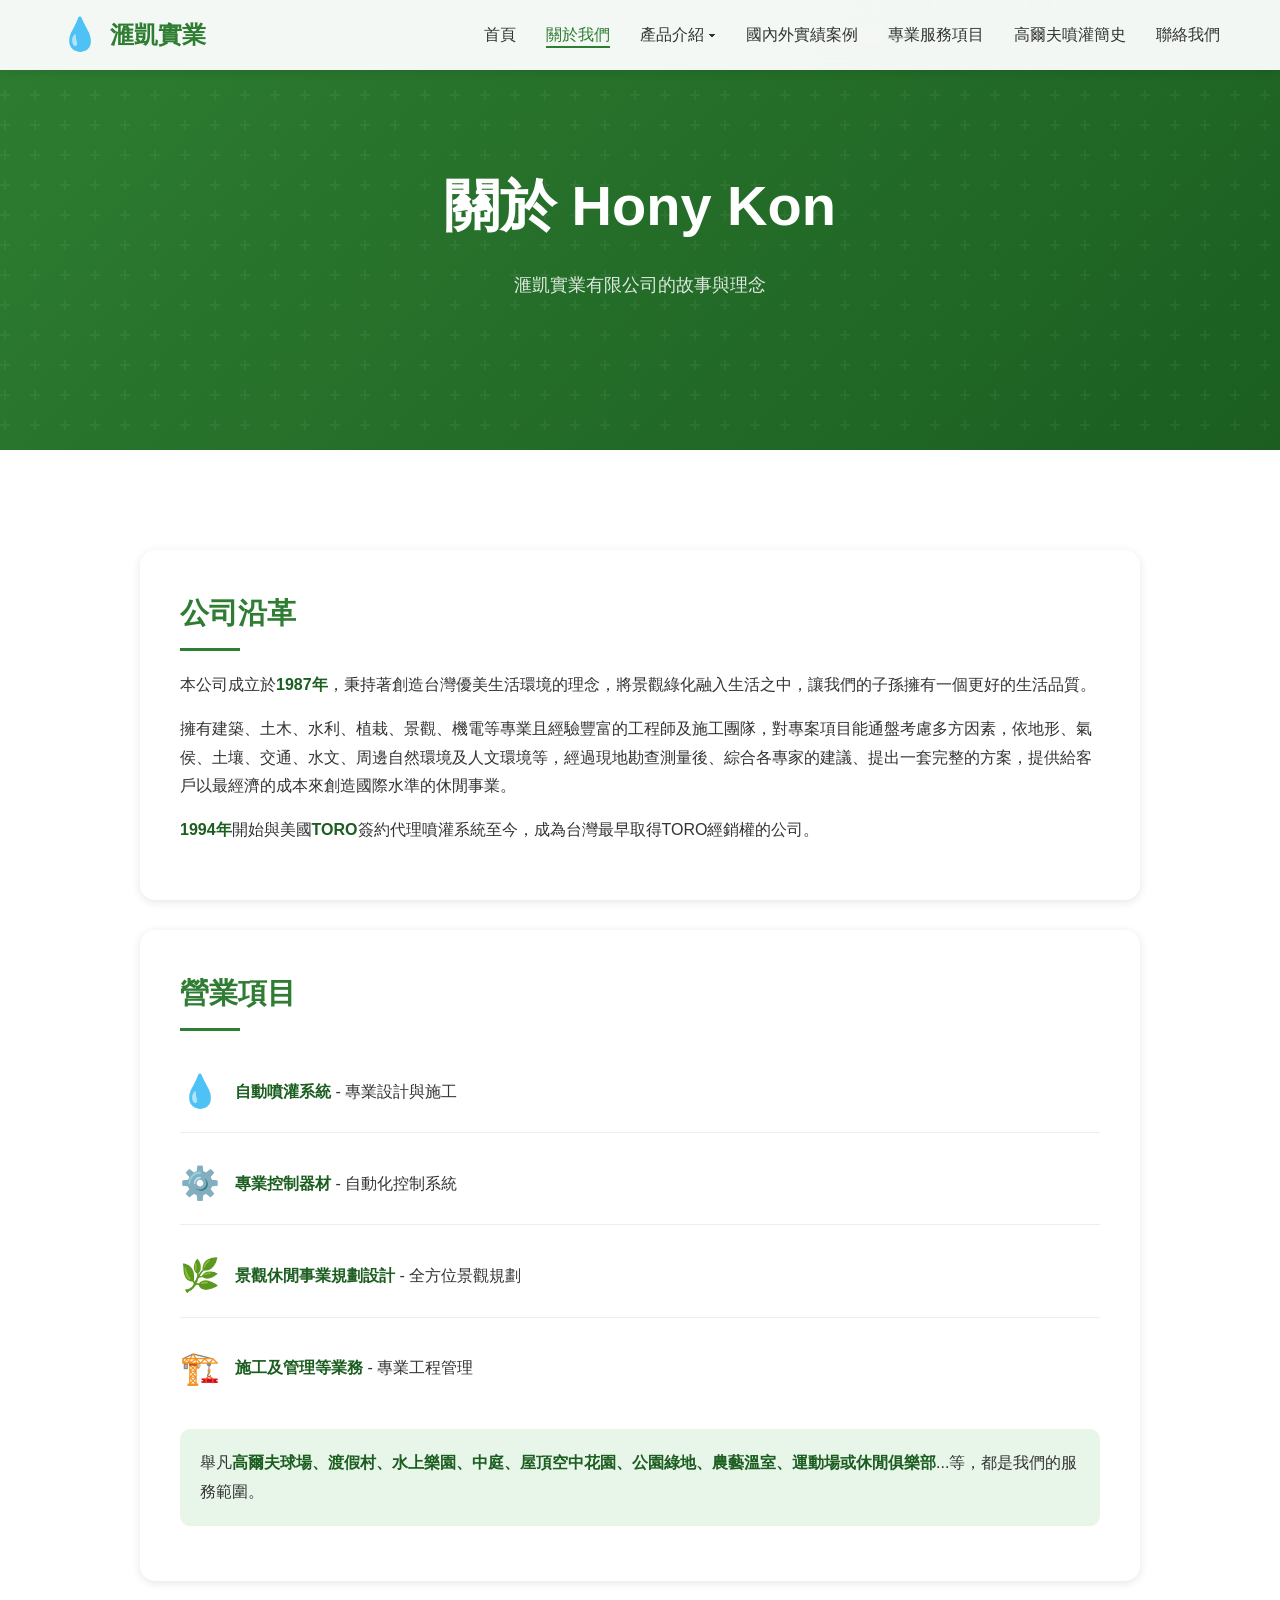
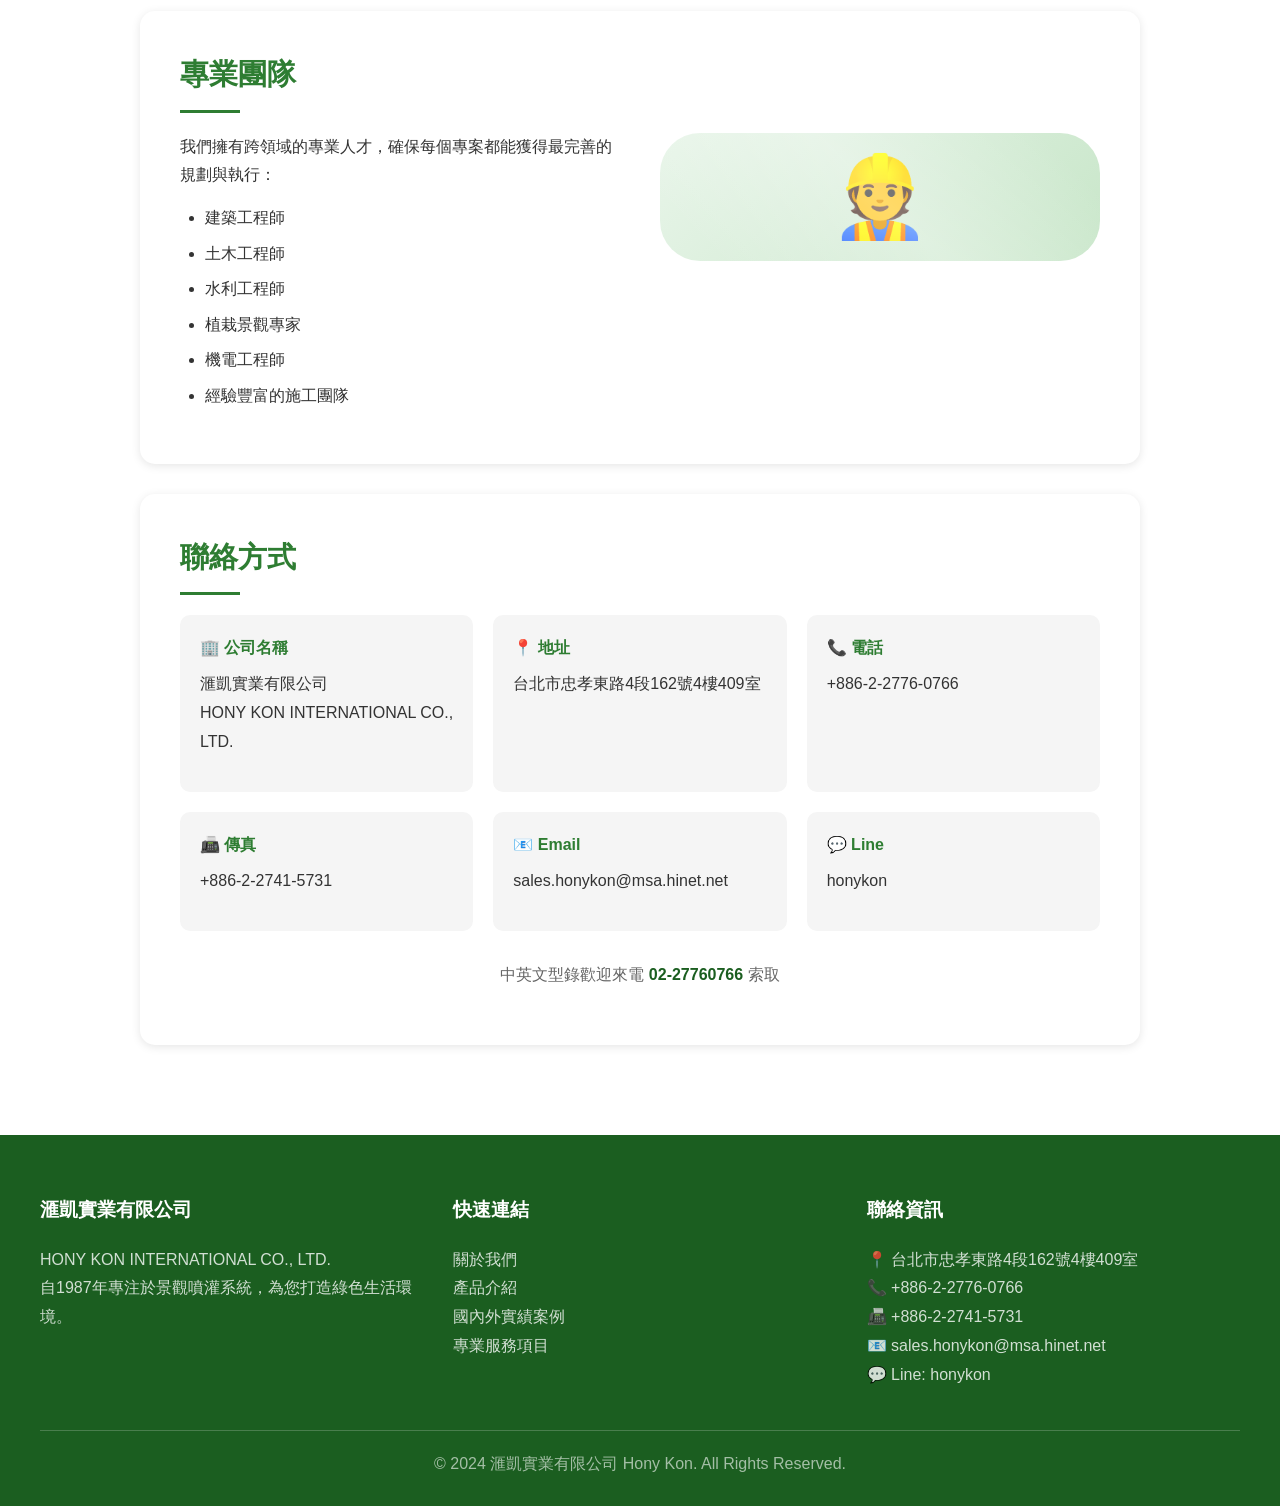
==== commit 425e2a9a: "Add files via upload" ====
--- a/about.html
+++ b/about.html
@@ -3,7 +3,7 @@
 <head>
     <meta charset="UTF-8">
     <meta name="viewport" content="width=device-width, initial-scale=1.0">
-    <title>💧關於我們 | 滙凱實業 - 景觀噴灌系統專家</title>
+    <title>關於我們 | 滙凱實業 - 景觀噴灌系統專家</title>
     <meta name="description" content="了解滙凱實業有限公司的歷史沿革、公司理念與專業團隊。自1987年成立，致力於創造台灣優美生活環境。">
     <link rel="stylesheet" href="styles.css">
 </head>
@@ -33,13 +33,7 @@
                 <li class="dropdown">
                     <a href="products.html">產品介紹 ▾</a>
                     <ul class="dropdown-menu">
-                        <li class="sub-dropdown"><a href="products.html#toro">TORO 系列 ▸</a>
-                            <ul class="sub-menu">
-                                <li><a href="evolution-controller.html">Evolution控制器</a></li>
-                                <li><a href="water-smart.html">智能節水系列 Water Smart</a></li>                                
-                                <li><a href="agriculture.html">農業灌溉設備</a></li>
-                            </ul>
-                        </li>
+                        <li><a href="products.html#toro">TORO 系列</a></li>
                         <li><a href="products.html#rainbird">Rain Bird 系列</a></li>
                         <li><a href="products.html#hunter">Hunter 系列</a></li>
                     </ul>
@@ -69,7 +63,7 @@
     </div>
 
     <!-- Hero Section -->
-    <section class="hero" style="min-height: 60vh;">
+    <section class="hero" style="min-height: 50vh;">
         <div class="hero-content">
             <h1>關於 Hony Kon</h1>
             <p class="hero-description">滙凱實業有限公司的故事與理念</p>
--- a/styles.css
+++ b/styles.css
@@ -17,6 +17,11 @@
     margin: 0;
     padding: 0;
     box-sizing: border-box;
+}
+
+html {
+    scroll-behavior: smooth;    /* Smoothly slide to the section instead of a jarring jump */
+    scroll-padding-top: 80px;   /* Create an 80px "safety zone" at the top */
 }
 
 body {
@@ -268,6 +273,8 @@
     z-index: 1001;
     transition: var(--transition);
     padding: 80px 30px 30px;
+    overflow-y: auto; 
+    -webkit-overflow-scrolling: touch;
 }
 
 .mobile-nav.open {
@@ -1119,7 +1126,7 @@
 .image-placeholder {
     background: linear-gradient(135deg, #e8f5e9 0%, #c8e6c9 100%);
     border-radius: 40px;
-    min-height: 100px;
+    min-height: 50px;
     display: flex;
     align-items: center;
     justify-content: center;
@@ -1325,4 +1332,34 @@
         grid-template-columns: 1fr;
         gap: 30px;
     }
+}
+
+/* Mobile Navigation Sub-menu styling */
+.mobile-sub-menu {
+    background: #fdfdfd;
+    margin-bottom: 15px;
+}
+
+.mobile-sub-menu li a {
+    color: #444 !important;
+    font-size: 0.95rem !important;
+    padding: 8px 0 !important;
+}
+
+/* Vertical line to visually group the sub-items */
+.mobile-sub-menu ul {
+    border-left: 2px solid var(--primary, #2e7d32);
+    margin-left: 5px;
+}
+
+/* Style for the Toro sub-items */
+.toro-sub-items li a {
+    font-size: 0.9rem !important;
+    padding: 8px 0 !important;
+    color: #555 !important;
+}
+
+/* Rotation animation for the arrow */
+.arrow-icon.open {
+    transform: rotate(180deg);
 }
